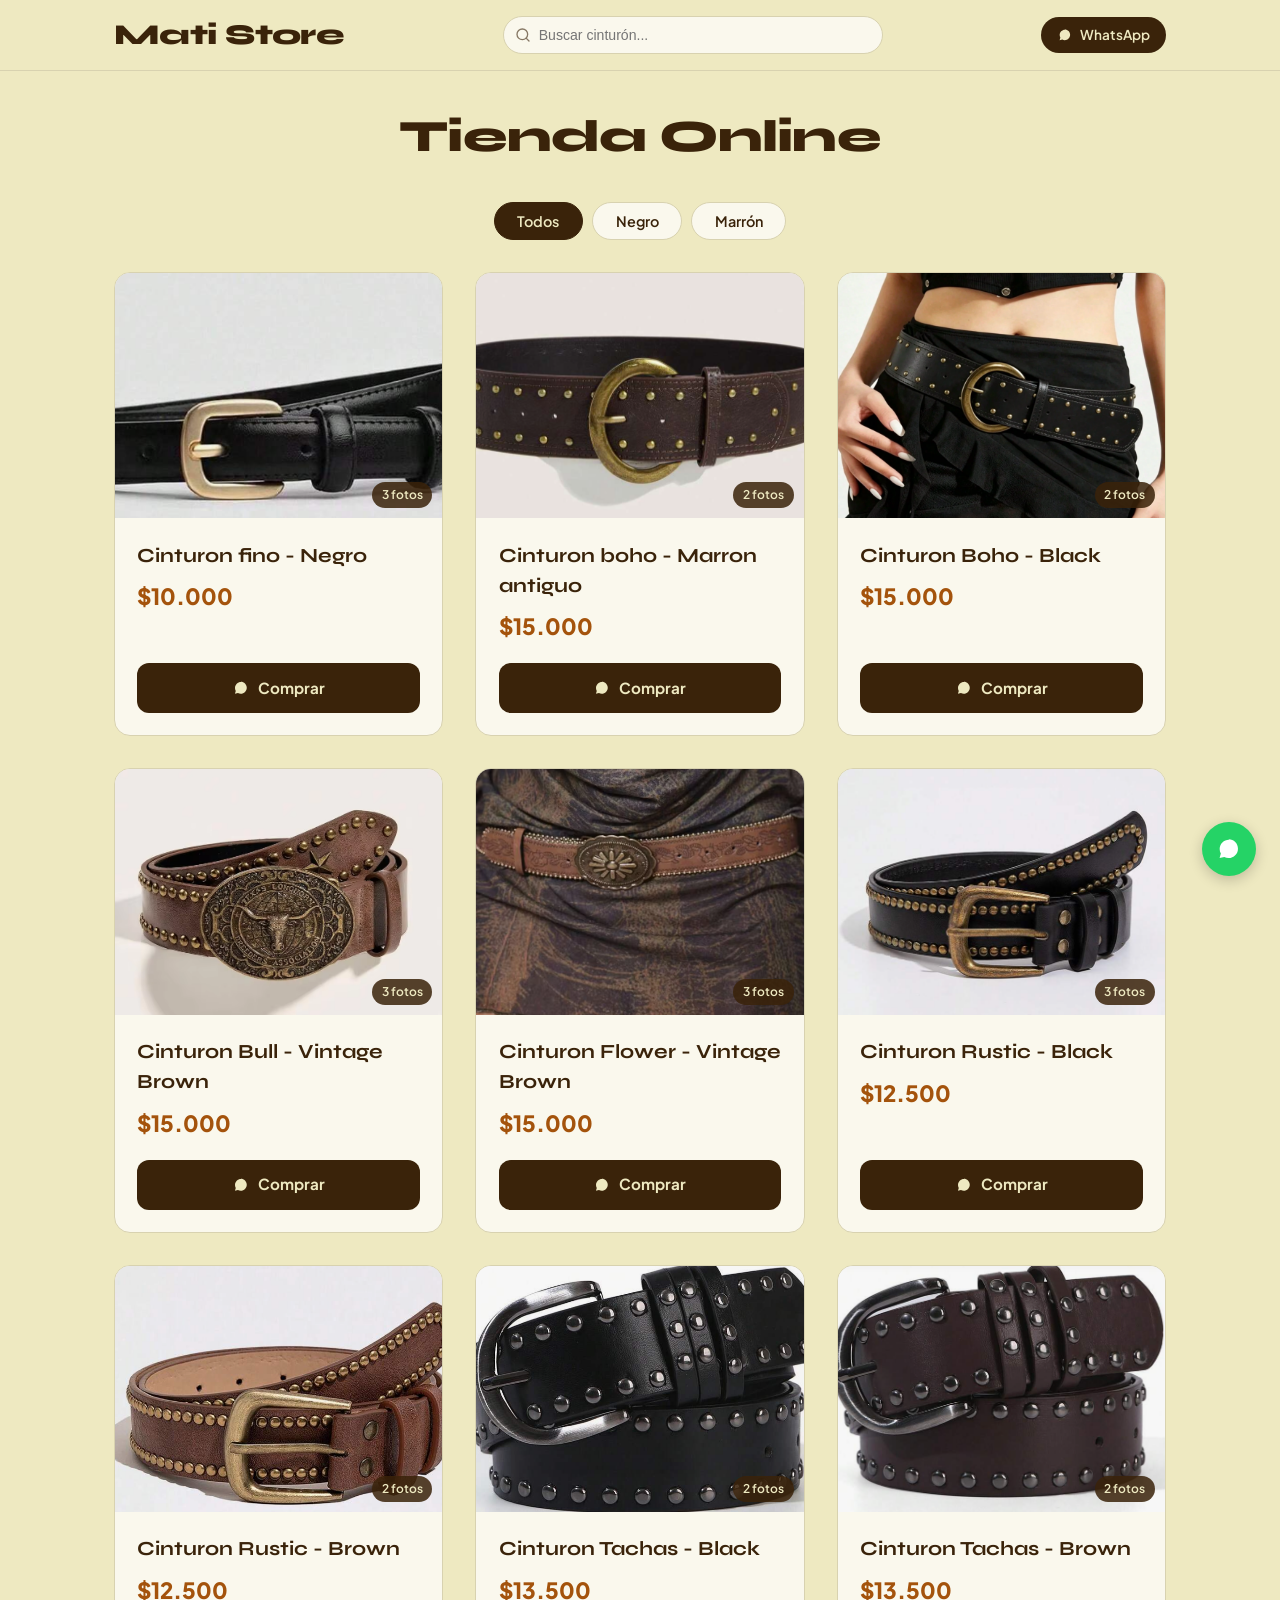
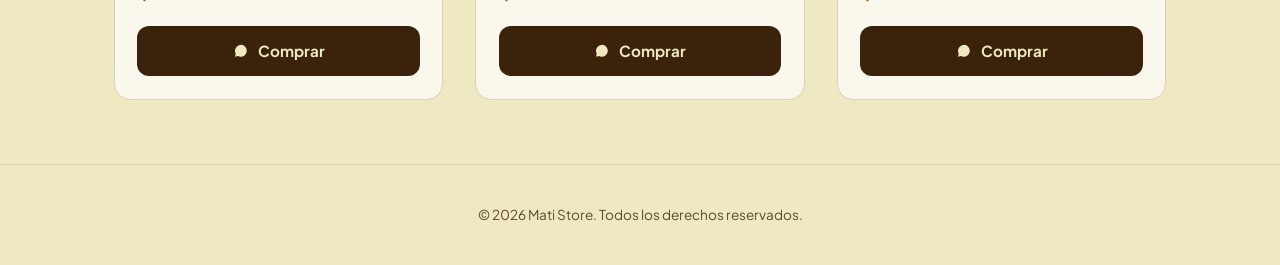
==== index.html @ 6aa0fca8 "inicial commit" ====
<!DOCTYPE html>
<html lang="es">
<head>
    <meta charset="UTF-8">
    <meta name="viewport" content="width=device-width, initial-scale=1.0">
    <title>Mati Store | Tienda Online</title>
    
    <!-- Favicon -->
    <link rel="icon" href="data:image/svg+xml,<svg xmlns=%22http://www.w3.org/2000/svg%22 viewBox=%220 0 100 100%22><text y=%22.9em%22 font-size=%2290%22>✨</text></svg>">
    
    <!-- Estilos -->
    <link rel="stylesheet" href="styles.css">
</head>
<body>

    <!-- ENCABEZADO -->
    <header class="header">
        <div class="container nav-container">
            <a href="#" class="brand-logo store-name-text">Mati Store</a>

            <!-- Buscador simple -->
            <div class="header-search">
                <svg class="search-icon" width="16" height="16" viewBox="0 0 24 24" fill="none" stroke="currentColor" stroke-width="2" stroke-linecap="round" stroke-linejoin="round">
                    <circle cx="11" cy="11" r="8"></circle>
                    <line x1="21" y1="21" x2="16.65" y2="16.65"></line>
                </svg>
                <input type="text" id="search-input" class="search-input" placeholder="Buscar cinturón..." autocomplete="off">
            </div>

            <!-- Botón WhatsApp -->
            <a id="header-wa-link" href="https://wa.me/5491167983365" target="_blank" rel="noopener" class="btn-header-wpp" title="WhatsApp 11 6798-3365">
                <svg width="16" height="16" viewBox="0 0 24 24" fill="currentColor">
                    <path d="M12.031 6.172c-3.181 0-5.767 2.586-5.768 5.766-.001 1.298.38 2.27 1.019 3.287l-.582 2.128 2.182-.573c.978.58 1.911.928 3.145.929 3.178 0 5.767-2.587 5.768-5.766 0-3.18-2.586-5.771-5.764-5.771zm3.392 8.244c-.144.405-.837.774-1.17.824-.299.045-.677.063-1.092-.069-.252-.08-.575-.187-.988-.365-1.739-.751-2.874-2.502-2.961-2.617-.087-.116-.708-.94-.708-1.793s.448-1.273.607-1.446c.159-.173.346-.217.462-.217l.332.006c.106.005.249-.04.39.298.144.347.491 1.2.534 1.287.043.087.072.188.014.304-.058.116-.087.188-.173.289l-.26.304c-.087.086-.177.18-.076.354.101.174.449.741.964 1.201.662.591 1.221.774 1.394.86.174.086.275.073.376-.044.101-.116.433-.506.549-.68.116-.173.231-.144.39-.086s1.011.477 1.184.564.289.13.332.202c.045.072.045.419-.099.824zm-3.423-10.416c-4.418 0-8 3.582-8 8 0 1.411.365 2.738 1.006 3.894l-1.071 3.915 4.025-1.056c1.114.607 2.383.947 3.731.947 4.418 0 8-3.582 8-8s-3.582-8-8-8z"/>
                </svg>
                <span>WhatsApp</span>
            </a>
        </div>
    </header>

    <!-- BANNER SIMPLE "TIENDA ONLINE" -->
    <section class="hero-banner">
        <div class="container">
            <h1 id="banner-title" class="banner-title">Tienda Online</h1>
        </div>
    </section>

    <!-- CATEGORÍAS (Todos, Negro, Marrón) -->
    <nav class="container categories-nav" id="category-filters">
        <!-- Renderizado dinámicamente -->
    </nav>

    <!-- CUADRÍCULA DE PRODUCTOS -->
    <main class="container">
        <div id="products-grid" class="products-grid">
            <!-- Renderizado dinámicamente -->
        </div>

        <div id="empty-state" class="empty-state hidden" style="text-align: center; padding: 3rem 0;">
            <p>No se encontraron productos en esta categoría.</p>
        </div>
    </main>

    <!-- MODAL DE DETALLE Y FOTOS -->
    <div id="product-modal" class="modal-overlay hidden" role="dialog" aria-modal="true">
        <div class="modal-content">
            <button type="button" id="modal-close-btn" class="modal-close" aria-label="Cerrar">&times;</button>
            
            <div class="modal-grid">
                <!-- Columna Galería -->
                <div class="modal-gallery-col">
                    <div class="modal-main-img-wrap">
                        <img id="modal-main-img" src="" alt="Foto principal">
                    </div>
                    <!-- Miniaturas -->
                    <div id="modal-thumbs" class="modal-thumbs">
                        <!-- Llenado dinámico -->
                    </div>
                </div>

                <!-- Columna Detalles -->
                <div class="modal-info-col">
                    <h2 id="modal-title" class="modal-title">Nombre</h2>
                    <div id="modal-price" class="modal-price">$0</div>
                    <p id="modal-desc" class="modal-desc">Descripción...</p>

                    <a id="modal-buy-link" href="#" target="_blank" rel="noopener" class="modal-btn-buy">
                        <!-- Llenado dinámico -->
                    </a>
                </div>
            </div>
        </div>
    </div>

    <!-- BOTÓN FLOTANTE DE WHATSAPP -->
    <a id="social-wa" href="https://wa.me/5491167983365" target="_blank" rel="noopener" class="floating-whatsapp" title="WhatsApp 11 6798-3365">
        <svg width="28" height="28" viewBox="0 0 24 24" fill="currentColor">
            <path d="M12.031 6.172c-3.181 0-5.767 2.586-5.768 5.766-.001 1.298.38 2.27 1.019 3.287l-.582 2.128 2.182-.573c.978.58 1.911.928 3.145.929 3.178 0 5.767-2.587 5.768-5.766 0-3.18-2.586-5.771-5.764-5.771zm3.392 8.244c-.144.405-.837.774-1.17.824-.299.045-.677.063-1.092-.069-.252-.08-.575-.187-.988-.365-1.739-.751-2.874-2.502-2.961-2.617-.087-.116-.708-.94-.708-1.793s.448-1.273.607-1.446c.159-.173.346-.217.462-.217l.332.006c.106.005.249-.04.39.298.144.347.491 1.2.534 1.287.043.087.072.188.014.304-.058.116-.087.188-.173.289l-.26.304c-.087.086-.177.18-.076.354.101.174.449.741.964 1.201.662.591 1.221.774 1.394.86.174.086.275.073.376-.044.101-.116.433-.506.549-.68.116-.173.231-.144.39-.086s1.011.477 1.184.564.289.13.332.202c.045.072.045.419-.099.824zm-3.423-10.416c-4.418 0-8 3.582-8 8 0 1.411.365 2.738 1.006 3.894l-1.071 3.915 4.025-1.056c1.114.607 2.383.947 3.731.947 4.418 0 8-3.582 8-8s-3.582-8-8-8z"/>
        </svg>
    </a>

    <!-- PIE DE PÁGINA -->
    <footer class="footer">
        <div class="container">
            <p>&copy; 2026 Mati Store. Todos los derechos reservados.</p>
        </div>
    </footer>

    <!-- SCRIPTS -->
    <script src="config.js"></script>
    <script src="app.js"></script>
</body>
</html>
---- styles.css ----
/* ==========================================================================
   MATI STORE - PALETA MUTED MONARCH (#8DA28C, #A4530C, #EEE9C1, #3A230A)
   ========================================================================== */

@import url('https://fonts.googleapis.com/css2?family=Plus+Jakarta+Sans:wght@400;500;600;700&family=Syne:wght@600;700;800&display=swap');

:root {
    /* Paleta Muted Monarch */
    --color-sage: #8DA28C;        /* Verde salvia suave */
    --color-amber: #A4530C;       /* Marrón cálido terracota / ámbar */
    --color-cream: #EEE9C1;       /* Arena suave / lino crema (Fondo principal) */
    --color-dark: #3A230A;        /* Marrón café profundo / espresso */
    
    --color-card-bg: #FAF8ED;     /* Crema claro para tarjetas */
    --color-border: #D8D2B0;      /* Borde sutil a tono */
    --color-wpp: #25D366;         /* Verde WhatsApp oficial */
    --color-wpp-hover: #1EBE5D;

    --font-heading: 'Syne', -apple-system, sans-serif;
    --font-body: 'Plus Jakarta Sans', -apple-system, sans-serif;
    
    --radius-sm: 12px;
    --radius-md: 16px;
    --radius-lg: 20px;
    --transition: all 0.25s ease;
}

/* Reset */
*, *::before, *::after {
    box-sizing: border-box;
    margin: 0;
    padding: 0;
}

body {
    background-color: var(--color-cream);
    color: var(--color-dark);
    font-family: var(--font-body);
    line-height: 1.5;
    -webkit-font-smoothing: antialiased;
}

a {
    color: inherit;
    text-decoration: none;
}

img {
    max-width: 100%;
    display: block;
}

button {
    font-family: inherit;
    cursor: pointer;
    border: none;
    background: none;
    outline: none;
}

.container {
    max-width: 1100px;
    margin: 0 auto;
    padding: 0 1.5rem;
}

/* ==========================================================================
   HEADER
   ========================================================================== */
.header {
    background-color: var(--color-cream);
    border-bottom: 1px solid var(--color-border);
    position: sticky;
    top: 0;
    z-index: 100;
}

.nav-container {
    display: flex;
    align-items: center;
    justify-content: space-between;
    height: 70px;
    gap: 1.5rem;
}

.brand-logo {
    font-family: var(--font-heading);
    font-size: 1.8rem;
    font-weight: 800;
    color: var(--color-dark);
    letter-spacing: -0.02em;
}

.header-search {
    flex: 1;
    max-width: 380px;
    position: relative;
}

.search-input {
    width: 100%;
    padding: 0.6rem 1rem 0.6rem 2.2rem;
    background-color: var(--color-card-bg);
    border: 1px solid var(--color-border);
    border-radius: 50px;
    font-size: 0.88rem;
    color: var(--color-dark);
    outline: none;
    transition: var(--transition);
}

.search-input:focus {
    border-color: var(--color-amber);
}

.search-icon {
    position: absolute;
    left: 12px;
    top: 50%;
    transform: translateY(-50%);
    color: var(--color-dark);
    opacity: 0.6;
    pointer-events: none;
}

.btn-header-wpp {
    display: inline-flex;
    align-items: center;
    gap: 0.45rem;
    background: var(--color-dark);
    color: var(--color-cream);
    padding: 0.5rem 1rem;
    border-radius: 50px;
    font-size: 0.85rem;
    font-weight: 600;
    transition: var(--transition);
}

.btn-header-wpp:hover {
    background: var(--color-amber);
}

/* ==========================================================================
   BANNER "TIENDA ONLINE"
   ========================================================================== */
.hero-banner {
    padding: 2rem 0 1rem 0;
    text-align: center;
}

.banner-title {
    font-family: var(--font-heading);
    font-size: 2.8rem;
    font-weight: 800;
    color: var(--color-dark);
    letter-spacing: -0.02em;
}

/* ==========================================================================
   CATEGORÍAS (Todos, Negro, Marrón)
   ========================================================================== */
.categories-nav {
    display: flex;
    justify-content: center;
    gap: 0.6rem;
    padding: 1rem 0 2rem 0;
}

.category-pill {
    padding: 0.55rem 1.4rem;
    border-radius: 50px;
    background: var(--color-card-bg);
    color: var(--color-dark);
    border: 1px solid var(--color-border);
    font-size: 0.9rem;
    font-weight: 600;
    transition: var(--transition);
}

.category-pill:hover {
    border-color: var(--color-dark);
}

.category-pill.active {
    background: var(--color-dark);
    color: var(--color-cream);
    border-color: var(--color-dark);
}

/* ==========================================================================
   PRODUCTOS
   ========================================================================== */
.products-grid {
    display: grid;
    grid-template-columns: repeat(auto-fill, minmax(320px, 1fr));
    gap: 2rem;
    margin-bottom: 4rem;
}

.product-card {
    background: var(--color-card-bg);
    border-radius: var(--radius-md);
    overflow: hidden;
    border: 1px solid var(--color-border);
    display: flex;
    flex-direction: column;
    transition: var(--transition);
}

.product-card:hover {
    border-color: var(--color-amber);
    transform: translateY(-4px);
}

.product-image-wrapper {
    position: relative;
    width: 100%;
    aspect-ratio: 4 / 3;
    overflow: hidden;
    background: #E5DFC0;
    cursor: pointer;
}

.product-img {
    width: 100%;
    height: 100%;
    object-fit: cover;
    object-position: center;
    transition: transform 0.4s ease;
}

.product-card:hover .product-img {
    transform: scale(1.04);
}

.photos-count-badge {
    position: absolute;
    bottom: 10px;
    right: 10px;
    background: rgba(58, 35, 10, 0.85);
    color: var(--color-cream);
    font-size: 0.75rem;
    font-weight: 600;
    padding: 0.25rem 0.6rem;
    border-radius: 50px;
}

.product-info {
    padding: 1.4rem;
    display: flex;
    flex-direction: column;
    flex: 1;
}

.product-title {
    font-family: var(--font-heading);
    font-size: 1.25rem;
    font-weight: 700;
    color: var(--color-dark);
    margin-bottom: 0.6rem;
    cursor: pointer;
}

.product-pricing {
    margin-bottom: 1.2rem;
}

.current-price {
    font-size: 1.4rem;
    font-weight: 800;
    color: var(--color-amber);
}

.card-actions {
    margin-top: auto;
}

.btn-buy {
    width: 100%;
    display: flex;
    align-items: center;
    justify-content: center;
    gap: 0.5rem;
    background: var(--color-dark);
    color: var(--color-cream);
    padding: 0.85rem;
    border-radius: var(--radius-sm);
    font-size: 0.95rem;
    font-weight: 700;
    transition: var(--transition);
}

.btn-buy:hover {
    background: var(--color-amber);
}

/* ==========================================================================
   MODAL CON GALERÍA DE FOTOS
   ========================================================================== */
.modal-overlay {
    position: fixed;
    inset: 0;
    background: rgba(58, 35, 10, 0.7);
    backdrop-filter: blur(4px);
    display: flex;
    align-items: center;
    justify-content: center;
    z-index: 200;
    padding: 1.5rem;
}

.modal-content {
    background: var(--color-card-bg);
    border: 1px solid var(--color-border);
    border-radius: var(--radius-lg);
    max-width: 780px;
    width: 100%;
    max-height: 90vh;
    overflow-y: auto;
    position: relative;
    padding: 2rem;
}

.modal-close {
    position: absolute;
    top: 14px;
    right: 14px;
    width: 34px;
    height: 34px;
    border-radius: 50%;
    background: var(--color-cream);
    color: var(--color-dark);
    display: flex;
    align-items: center;
    justify-content: center;
    font-size: 1.2rem;
    cursor: pointer;
}

.modal-grid {
    display: grid;
    grid-template-columns: 1fr 1fr;
    gap: 2rem;
}

.modal-gallery-col {
    display: flex;
    flex-direction: column;
    gap: 0.8rem;
}

.modal-main-img-wrap {
    width: 100%;
    aspect-ratio: 4 / 3;
    border-radius: var(--radius-sm);
    overflow: hidden;
    background: #E5DFC0;
}

.modal-main-img-wrap img {
    width: 100%;
    height: 100%;
    object-fit: cover;
}

.modal-thumbs {
    display: flex;
    gap: 0.5rem;
}

.modal-thumb-btn {
    width: 60px;
    height: 60px;
    border-radius: var(--radius-sm);
    overflow: hidden;
    border: 2px solid transparent;
    opacity: 0.7;
    transition: var(--transition);
}

.modal-thumb-btn.active, .modal-thumb-btn:hover {
    border-color: var(--color-amber);
    opacity: 1;
}

.modal-thumb-btn img {
    width: 100%;
    height: 100%;
    object-fit: cover;
}

.modal-info-col {
    display: flex;
    flex-direction: column;
}

.modal-title {
    font-family: var(--font-heading);
    font-size: 1.7rem;
    font-weight: 800;
    color: var(--color-dark);
    margin-bottom: 0.5rem;
}

.modal-price {
    font-size: 1.6rem;
    font-weight: 800;
    color: var(--color-amber);
    margin-bottom: 1.2rem;
}

.modal-desc {
    color: var(--color-dark);
    font-size: 0.95rem;
    line-height: 1.6;
    margin-bottom: 2rem;
}

.modal-btn-buy {
    margin-top: auto;
    display: flex;
    align-items: center;
    justify-content: center;
    gap: 0.6rem;
    background: var(--color-dark);
    color: var(--color-cream);
    padding: 1rem;
    border-radius: var(--radius-sm);
    font-size: 1rem;
    font-weight: 700;
    transition: var(--transition);
}

.modal-btn-buy:hover {
    background: var(--color-amber);
}

/* Floating WhatsApp */
.floating-whatsapp {
    position: fixed;
    bottom: 24px;
    right: 24px;
    width: 54px;
    height: 54px;
    background: var(--color-wpp);
    color: white;
    border-radius: 50%;
    display: flex;
    align-items: center;
    justify-content: center;
    box-shadow: 0 4px 14px rgba(0,0,0,0.2);
    z-index: 95;
    transition: var(--transition);
}

.floating-whatsapp:hover {
    transform: scale(1.08);
    background: var(--color-wpp-hover);
}

.footer {
    text-align: center;
    padding: 2.5rem 0;
    border-top: 1px solid var(--color-border);
    font-size: 0.85rem;
    color: var(--color-dark);
    opacity: 0.8;
}

.hidden { display: none !important; }

/* Responsive */
@media (max-width: 768px) {
    .modal-grid { grid-template-columns: 1fr; }
    .banner-title { font-size: 2.1rem; }
    .products-grid { grid-template-columns: 1fr; }
}
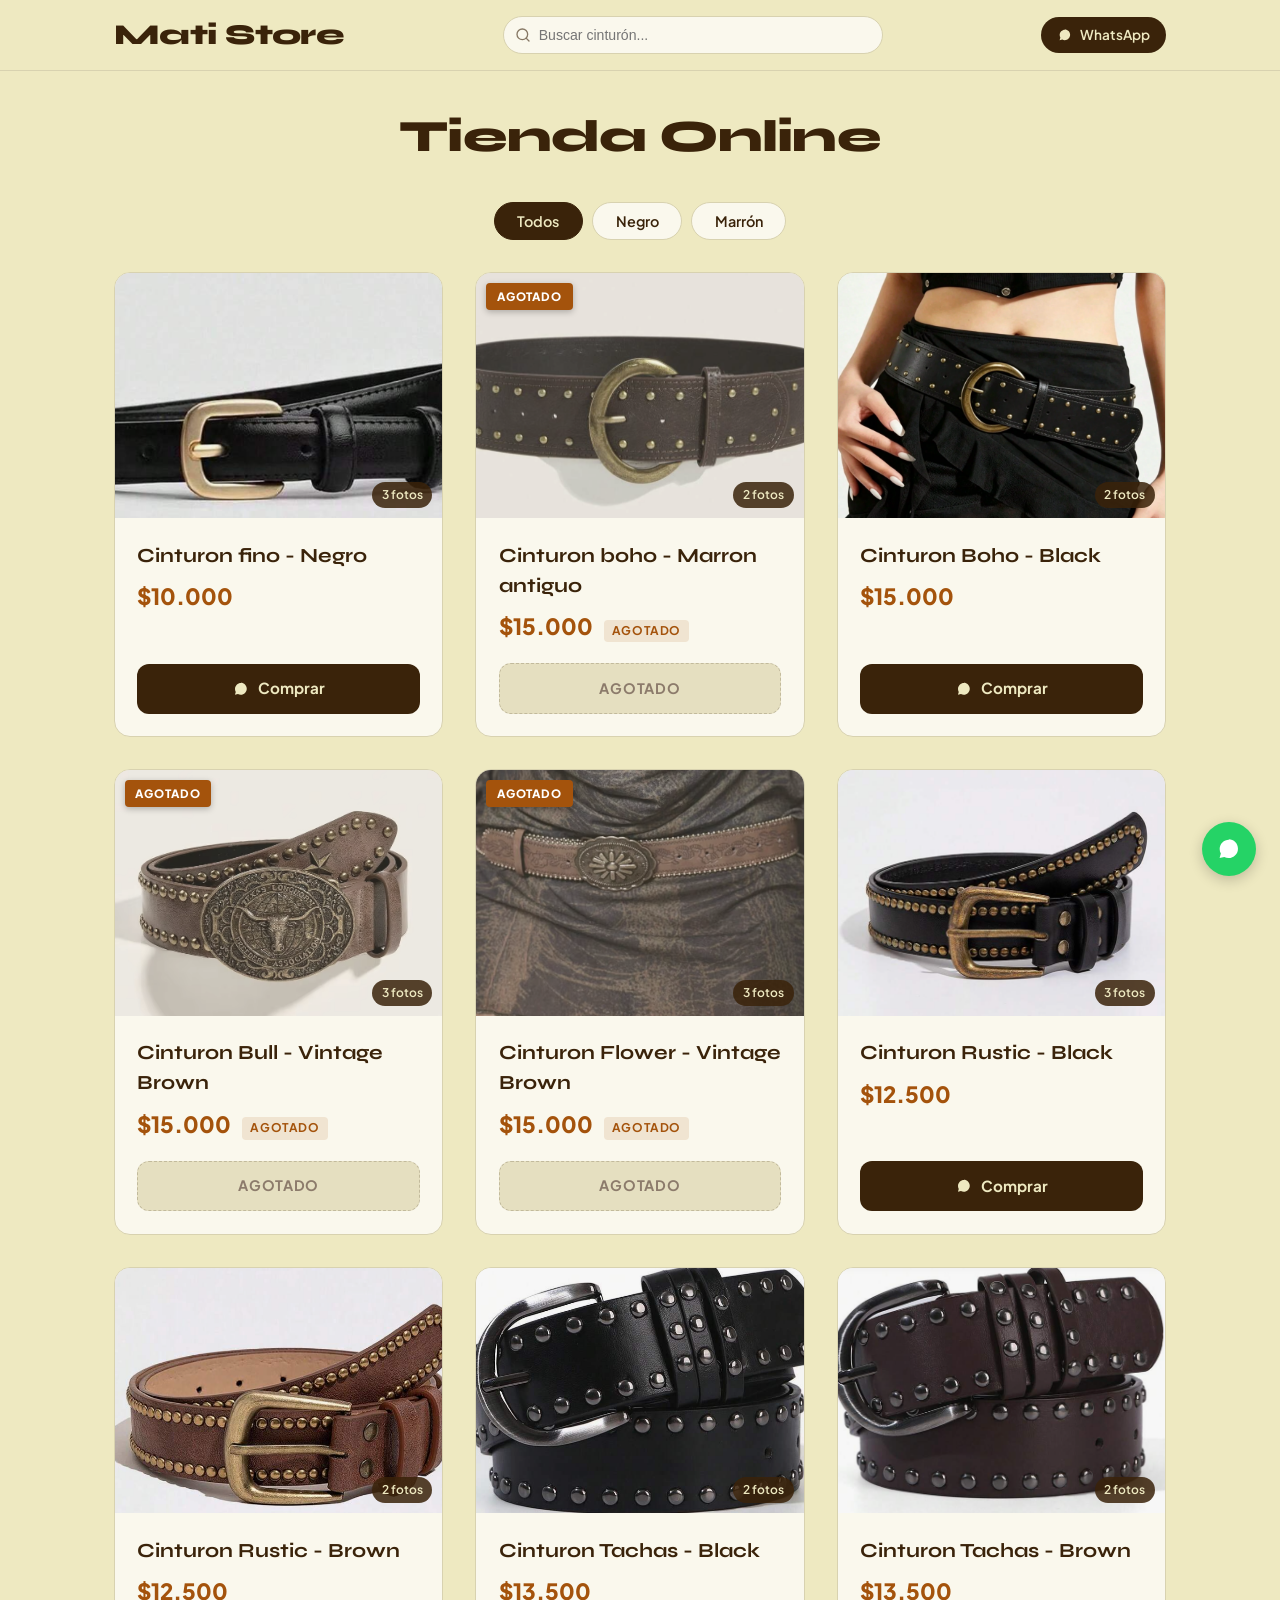
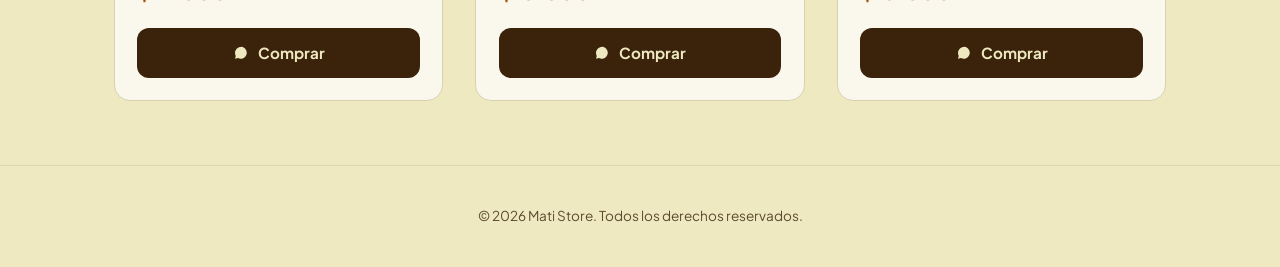
==== commit 71ce69ed: "Actualizar stock: cinturones agotados (index.html)" ====
--- a/index.html
+++ b/index.html
@@ -8,8 +8,13 @@
     <!-- Favicon -->
     <link rel="icon" href="data:image/svg+xml,<svg xmlns=%22http://www.w3.org/2000/svg%22 viewBox=%220 0 100 100%22><text y=%22.9em%22 font-size=%2290%22>✨</text></svg>">
     
+    <!-- Cache prevention -->
+    <meta http-equiv="Cache-Control" content="no-cache, no-store, must-revalidate">
+    <meta http-equiv="Pragma" content="no-cache">
+    <meta http-equiv="Expires" content="0">
+
     <!-- Estilos -->
-    <link rel="stylesheet" href="styles.css">
+    <link rel="stylesheet" href="styles.css?v=2">
 </head>
 <body>
 
@@ -106,7 +111,7 @@
     </footer>
 
     <!-- SCRIPTS -->
-    <script src="config.js"></script>
-    <script src="app.js"></script>
+    <script src="config.js?v=2"></script>
+    <script src="app.js?v=2"></script>
 </body>
 </html>
--- a/styles.css
+++ b/styles.css
@@ -294,6 +294,62 @@
     background: var(--color-amber);
 }
 
+.sold-out-badge {
+    position: absolute;
+    top: 10px;
+    left: 10px;
+    background: var(--color-amber);
+    color: #FFFFFF;
+    font-size: 0.72rem;
+    font-weight: 800;
+    letter-spacing: 0.08em;
+    padding: 0.3rem 0.65rem;
+    border-radius: 4px;
+    box-shadow: 0 2px 6px rgba(0, 0, 0, 0.25);
+    text-transform: uppercase;
+    z-index: 2;
+}
+
+.product-card.is-sold-out .product-img {
+    filter: grayscale(35%) opacity(0.85);
+}
+
+.product-card.is-sold-out:hover {
+    transform: none;
+    border-color: var(--color-border);
+}
+
+.status-tag-soldout {
+    display: inline-block;
+    margin-left: 0.5rem;
+    font-size: 0.75rem;
+    font-weight: 700;
+    text-transform: uppercase;
+    letter-spacing: 0.05em;
+    color: var(--color-amber);
+    background: rgba(164, 83, 12, 0.12);
+    padding: 0.15rem 0.5rem;
+    border-radius: 4px;
+    vertical-align: middle;
+}
+
+.btn-sold-out {
+    width: 100%;
+    display: flex;
+    align-items: center;
+    justify-content: center;
+    background: #E5DFC0;
+    color: #8C7B6B;
+    padding: 0.85rem;
+    border-radius: var(--radius-sm);
+    font-size: 0.9rem;
+    font-weight: 700;
+    letter-spacing: 0.05em;
+    cursor: not-allowed;
+    border: 1px dashed #C2BA9C;
+    user-select: none;
+}
+
 /* ==========================================================================
    MODAL CON GALERÍA DE FOTOS
    ========================================================================== */
@@ -433,6 +489,18 @@
 
 .modal-btn-buy:hover {
     background: var(--color-amber);
+}
+
+.modal-btn-buy.is-sold-out {
+    background: #E5DFC0;
+    color: #8C7B6B;
+    border: 1px dashed #C2BA9C;
+    cursor: not-allowed;
+    pointer-events: none;
+}
+
+.modal-btn-buy.is-sold-out:hover {
+    background: #E5DFC0;
 }
 
 /* Floating WhatsApp */
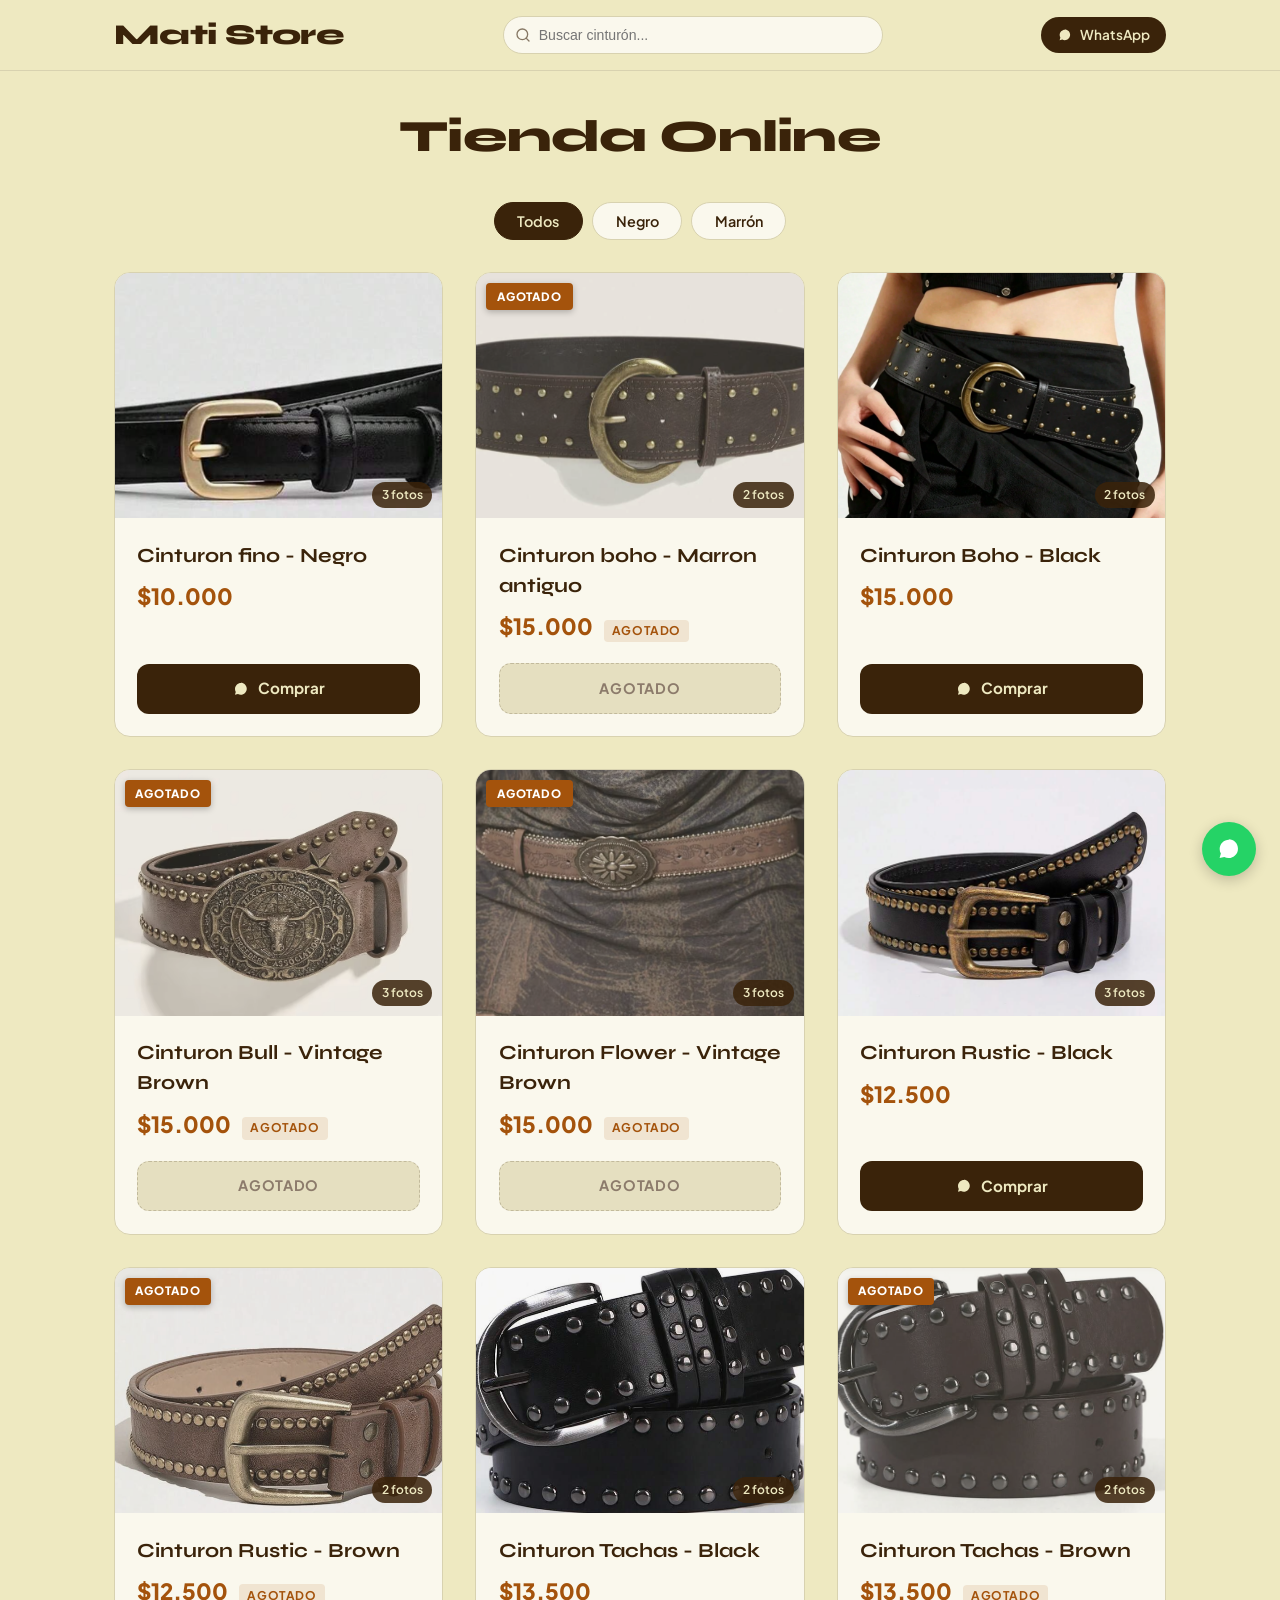
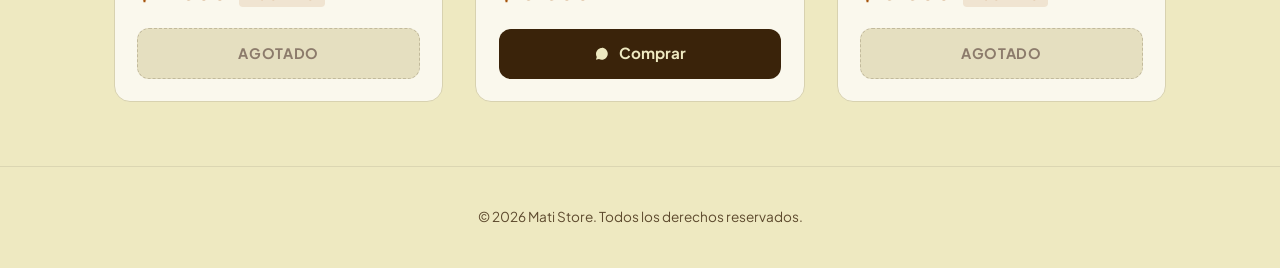
==== commit 55c92ffe: "Actualizar stock: cinturones agotados (index.html)" ====
--- a/index.html
+++ b/index.html
@@ -14,7 +14,7 @@
     <meta http-equiv="Expires" content="0">
 
     <!-- Estilos -->
-    <link rel="stylesheet" href="styles.css?v=2">
+    <link rel="stylesheet" href="styles.css?v=5">
 </head>
 <body>
 
@@ -111,7 +111,7 @@
     </footer>
 
     <!-- SCRIPTS -->
-    <script src="config.js?v=2"></script>
-    <script src="app.js?v=2"></script>
+    <script src="config.js?v=5"></script>
+    <script src="app.js?v=5"></script>
 </body>
 </html>
